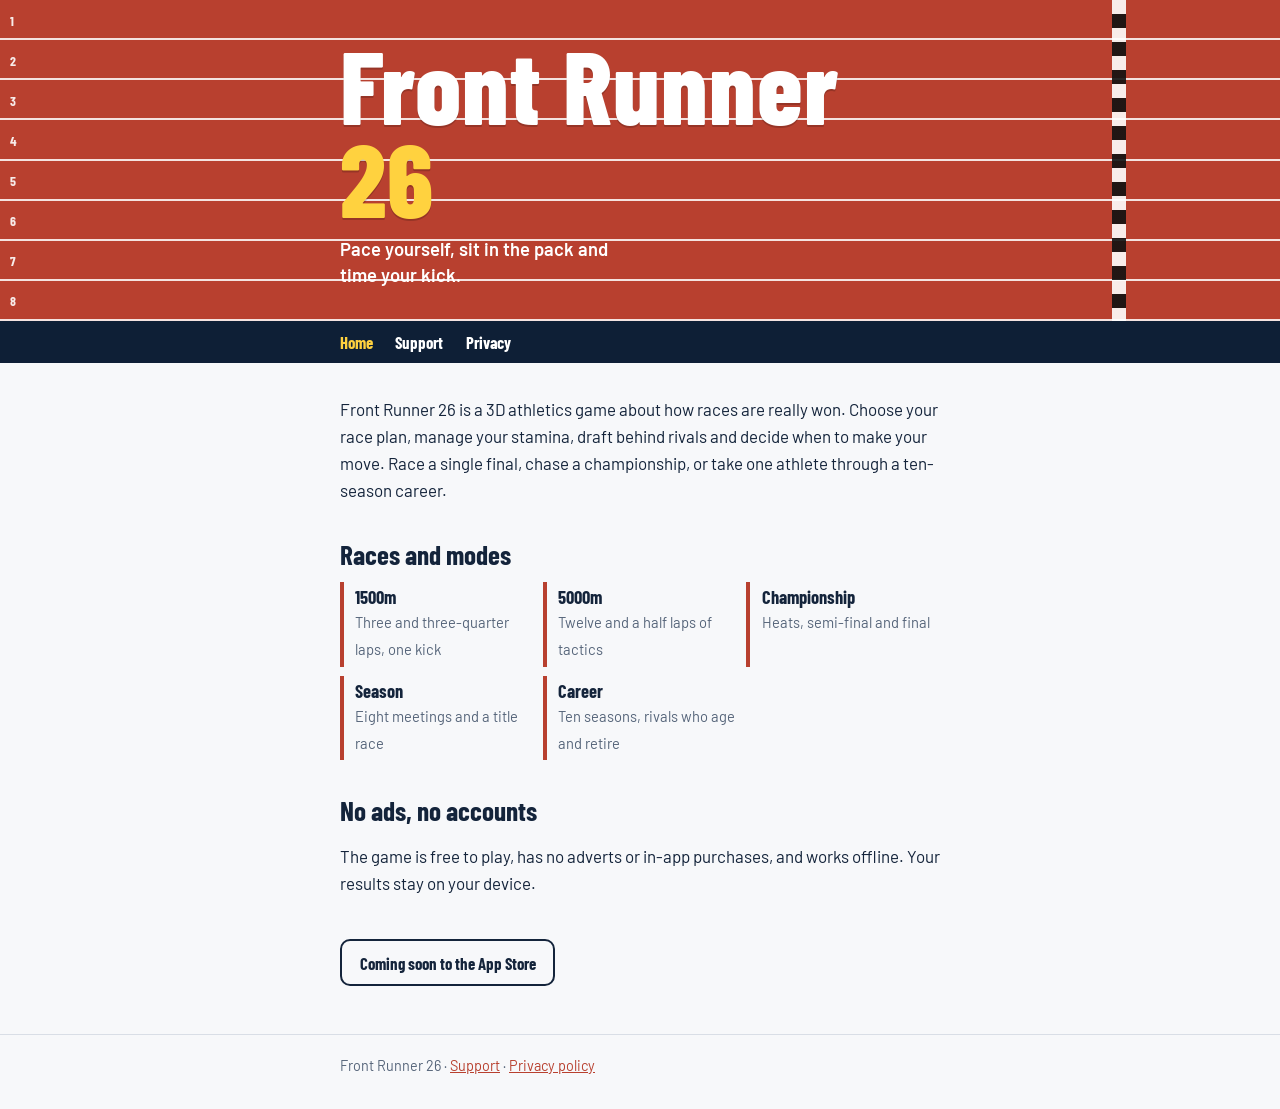
==== index.html @ e6a7a44d "Add files via upload" ====
<!doctype html>
<html lang="en-GB">
<head>
<meta charset="utf-8">
<meta name="viewport" content="width=device-width, initial-scale=1">
<title>Front Runner 26: track &amp; field race tactics</title>
<meta name="description" content="Front Runner 26 is a 3D athletics game about racing tactics: pace yourself, sit in the pack and time your kick.">
<link rel="preconnect" href="https://fonts.googleapis.com"><link rel="preconnect" href="https://fonts.gstatic.com" crossorigin>
<link href="https://fonts.googleapis.com/css2?family=Barlow:wght@400;600&family=Barlow+Condensed:wght@700;800&display=swap" rel="stylesheet">
<link rel="stylesheet" href="style.css">
</head>
<body>
<header class="track">
  <div class="lanes" aria-hidden="true"><span>1</span><span>2</span><span>3</span><span>4</span><span>5</span><span>6</span><span>7</span><span>8</span></div>
  <div class="wrap">
    <h1 class="title">Front Runner<span>26</span></h1>
    <p class="strap">Pace yourself, sit in the pack and time your kick.</p>
  </div>
</header>
<nav aria-label="Site"><div class="wrap"><a href="./" aria-current="page">Home</a><a href="support.html">Support</a><a href="privacy.html">Privacy</a></div></nav>
<main><div class="wrap">
  <p>Front Runner 26 is a 3D athletics game about how races are really won. Choose your race plan, manage your stamina, draft behind rivals and decide when to make your move. Race a single final, chase a championship, or take one athlete through a ten-season career.</p>
  <h2>Races and modes</h2>
  <ul class="events">
    <li><b>1500m</b><span>Three and three-quarter laps, one kick</span></li>
    <li><b>5000m</b><span>Twelve and a half laps of tactics</span></li>
    <li><b>Championship</b><span>Heats, semi-final and final</span></li>
    <li><b>Season</b><span>Eight meetings and a title race</span></li>
    <li><b>Career</b><span>Ten seasons, rivals who age and retire</span></li>
  </ul>
  <h2>No ads, no accounts</h2>
  <p>The game is free to play, has no adverts or in-app purchases, and works offline. Your results stay on your device.</p>
  <span class="soon">Coming soon to the App Store</span>
</div></main>
<footer><div class="wrap">Front Runner 26 · <a href="support.html">Support</a> · <a href="privacy.html">Privacy policy</a></div></footer>
</body>
</html>
---- style.css ----
/* Front Runner 26: shared styles for the website */
:root{
  --night:#0e1f36; --track:#b8402f; --lane:#f7f7f2; --line:#ffffff; --gold:#ffd23f; --ink:#14243b; --muted:#56657a; --paper:#f7f8fa; --rule:#d9dee6;
  color-scheme:light;
}
@media (prefers-color-scheme:dark){ :root{ --ink:#e8eef6; --muted:#a3b1c4; --paper:#0e1f36; --rule:#2a3d5a; color-scheme:dark; } }
*{box-sizing:border-box}
html{-webkit-text-size-adjust:100%}
body{margin:0;background:var(--paper);color:var(--ink);font:400 1.06rem/1.6 "Barlow",system-ui,-apple-system,"Segoe UI",Roboto,sans-serif}
a{color:var(--track)} @media (prefers-color-scheme:dark){ a{color:var(--gold)} }
a:focus-visible{outline:3px solid var(--gold);outline-offset:2px;border-radius:3px}
.wrap{max-width:40rem;margin:0 auto;padding:0 1.25rem}
h1,h2,h3{font-family:"Barlow Condensed","Arial Narrow",sans-serif;line-height:1.1;margin:0}
h2{font-size:1.7rem;font-weight:700;margin:2.2rem 0 .5rem}
h3{font-size:1.2rem;font-weight:700;margin:1.4rem 0 .3rem}
p,li{max-width:62ch}
/* the track: eight lanes with the title painted across them */
.track{position:relative;background:var(--track);color:var(--line);padding:2.4rem 0 2rem;overflow:hidden}
.track::before{content:"";position:absolute;inset:0;background:repeating-linear-gradient(180deg,transparent 0,transparent calc(12.5% - 2px),rgba(255,255,255,.85) calc(12.5% - 2px),rgba(255,255,255,.85) 12.5%);pointer-events:none}
.track::after{content:"";position:absolute;top:0;bottom:0;right:12%;width:14px;background:repeating-linear-gradient(180deg,#fff 0 14px,#111 14px 28px);opacity:.9}
.lanes{position:absolute;left:.6rem;top:0;bottom:0;display:flex;flex-direction:column;justify-content:space-around;font:700 .85rem "Barlow Condensed",sans-serif;opacity:.9}
.track .wrap{position:relative}
.title{font-size:clamp(3.2rem,15vw,6.4rem);font-weight:800;letter-spacing:.01em;line-height:.9;text-shadow:0 2px 0 rgba(0,0,0,.18)}
.title span{display:block;color:var(--gold)}
.strap{font:600 1.15rem/1.4 "Barlow",sans-serif;margin:.9rem 0 0;max-width:30ch}
nav{background:var(--night);}
nav .wrap{display:flex;gap:1.4rem;padding-top:.7rem;padding-bottom:.7rem}
nav a{color:#fff;text-decoration:none;font:700 1.05rem "Barlow Condensed",sans-serif}
nav a[aria-current]{color:var(--gold)}
main{padding:1rem 0 3rem}
.events{display:grid;grid-template-columns:repeat(auto-fit,minmax(9.5rem,1fr));gap:.6rem;padding:0;list-style:none;margin:.8rem 0 0}
.events li{border-left:4px solid var(--track);padding:.25rem 0 .25rem .7rem}
.events b{display:block;font:700 1.15rem "Barlow Condensed",sans-serif}
.events span{color:var(--muted);font-size:.92rem}
.soon{display:inline-block;margin-top:1.6rem;padding:.7rem 1.1rem;border:2px solid var(--ink);border-radius:10px;font:700 1.05rem "Barlow Condensed",sans-serif}
.meta{color:var(--muted);font-size:.92rem}
footer{border-top:1px solid var(--rule);padding:1.2rem 0 2rem;color:var(--muted);font-size:.9rem}
dl dt{font-weight:700;margin-top:1rem} dl dd{margin:.2rem 0 0}
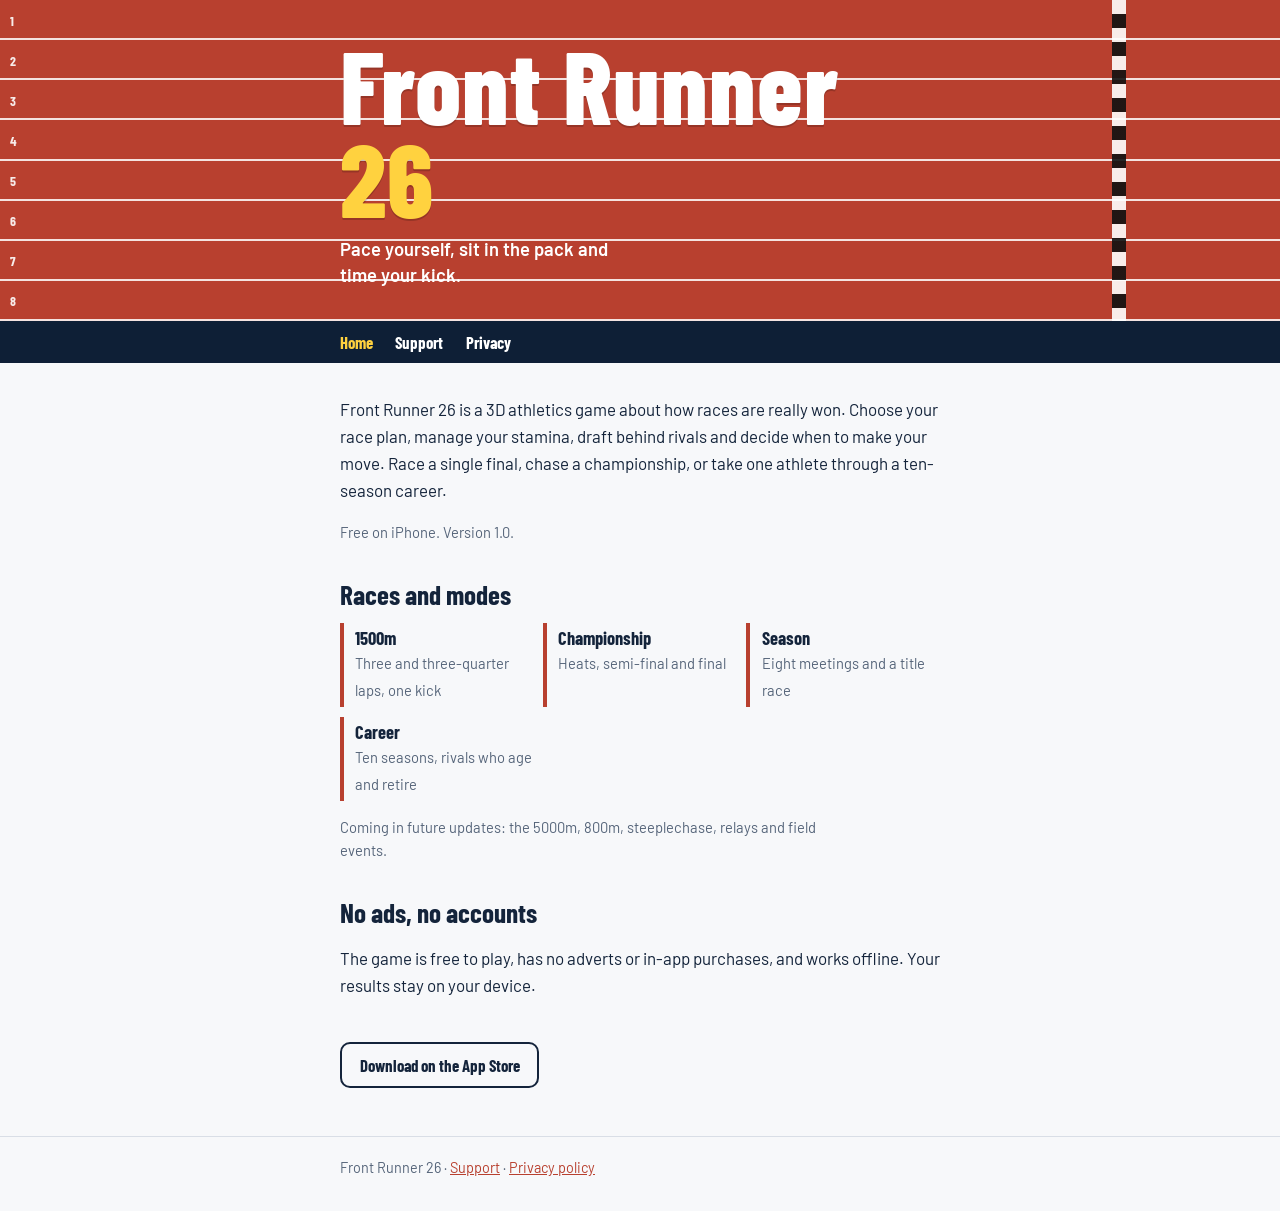
==== commit 290c8999: "Add files via upload" ====
--- a/index.html
+++ b/index.html
@@ -20,17 +20,18 @@
 <nav aria-label="Site"><div class="wrap"><a href="./" aria-current="page">Home</a><a href="support.html">Support</a><a href="privacy.html">Privacy</a></div></nav>
 <main><div class="wrap">
   <p>Front Runner 26 is a 3D athletics game about how races are really won. Choose your race plan, manage your stamina, draft behind rivals and decide when to make your move. Race a single final, chase a championship, or take one athlete through a ten-season career.</p>
+  <p class="meta">Free on iPhone. Version 1.0.</p>
   <h2>Races and modes</h2>
   <ul class="events">
     <li><b>1500m</b><span>Three and three-quarter laps, one kick</span></li>
-    <li><b>5000m</b><span>Twelve and a half laps of tactics</span></li>
     <li><b>Championship</b><span>Heats, semi-final and final</span></li>
     <li><b>Season</b><span>Eight meetings and a title race</span></li>
     <li><b>Career</b><span>Ten seasons, rivals who age and retire</span></li>
   </ul>
+  <p class="meta">Coming in future updates: the 5000m, 800m, steeplechase, relays and field events.</p>
   <h2>No ads, no accounts</h2>
   <p>The game is free to play, has no adverts or in-app purchases, and works offline. Your results stay on your device.</p>
-  <span class="soon">Coming soon to the App Store</span>
+  <a class="soon store" href="https://apps.apple.com/app/front-runner-26/id6827939434">Download on the App Store</a>
 </div></main>
 <footer><div class="wrap">Front Runner 26 · <a href="support.html">Support</a> · <a href="privacy.html">Privacy policy</a></div></footer>
 </body>
--- a/style.css
+++ b/style.css
@@ -36,3 +36,6 @@
 .meta{color:var(--muted);font-size:.92rem}
 footer{border-top:1px solid var(--rule);padding:1.2rem 0 2rem;color:var(--muted);font-size:.9rem}
 dl dt{font-weight:700;margin-top:1rem} dl dd{margin:.2rem 0 0}
+
+.store{text-decoration:none;color:var(--ink)}
+.store:hover,.store:focus-visible{background:var(--ink);color:var(--paper)}
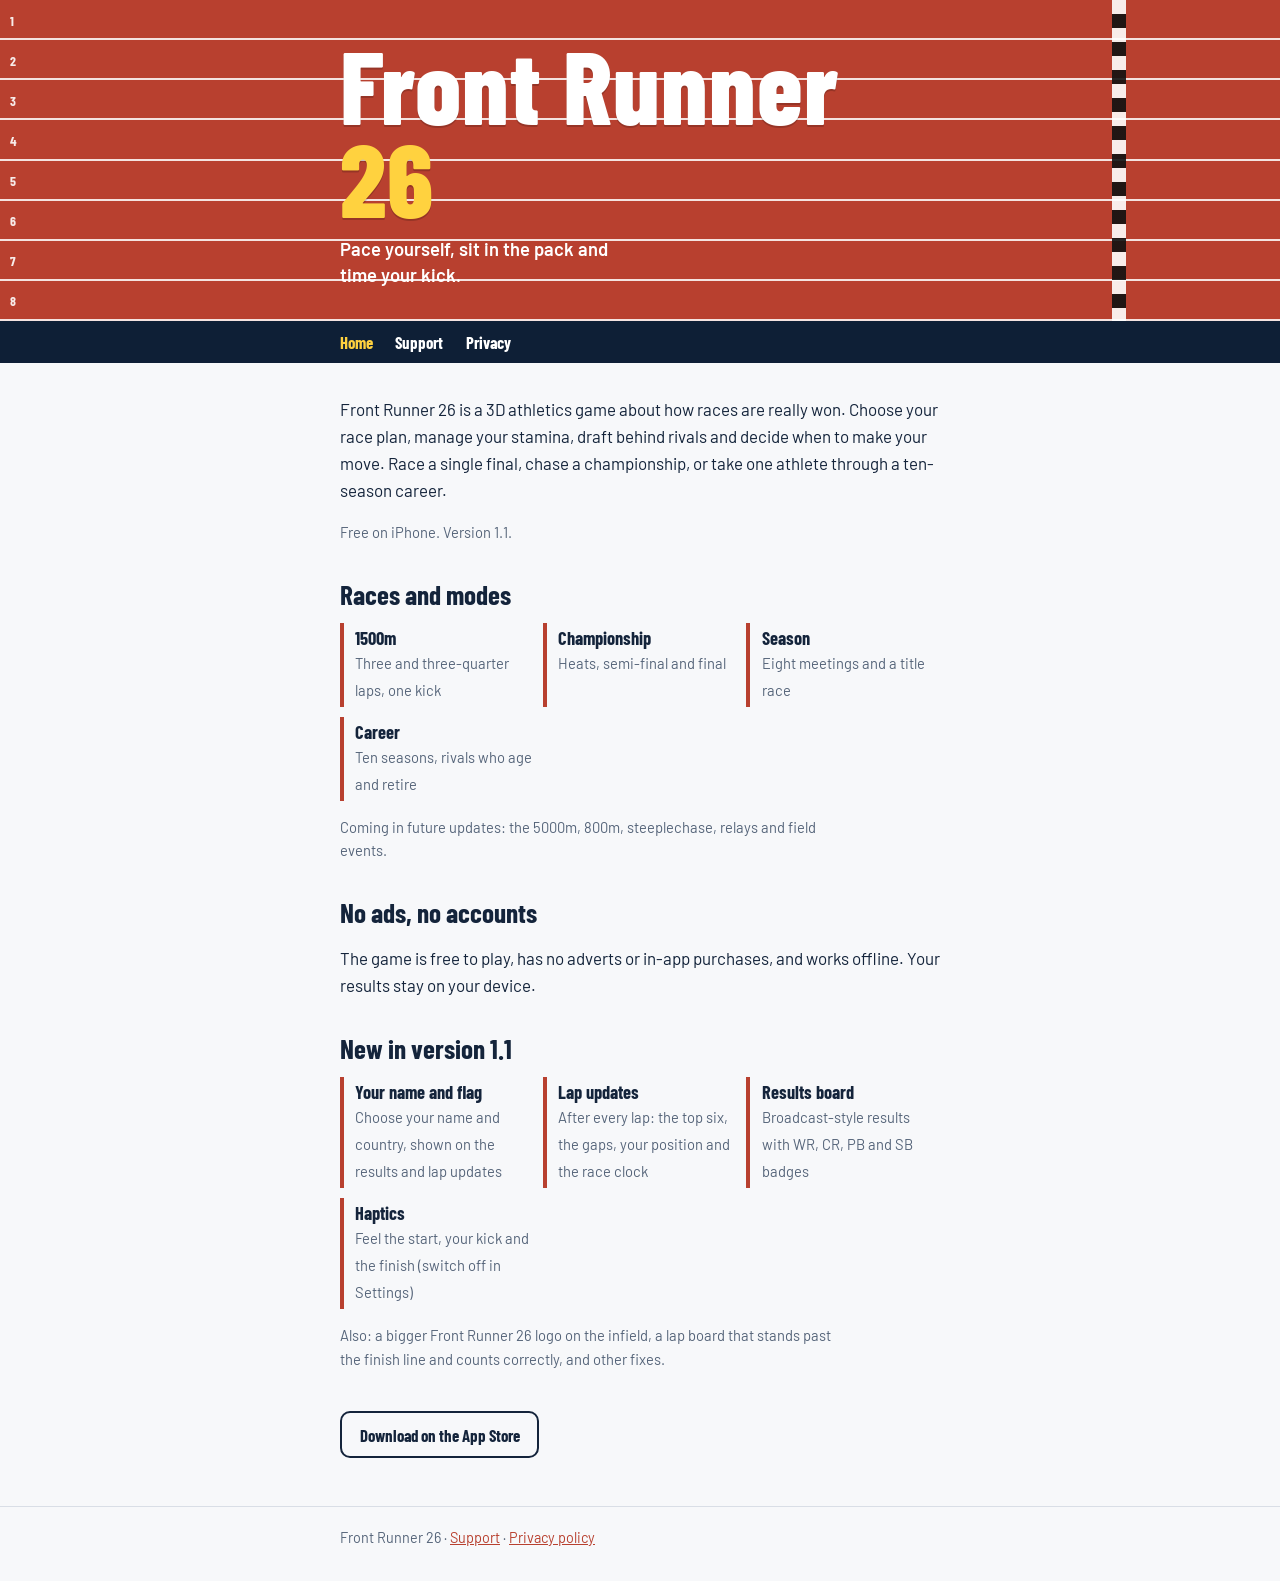
==== commit 3ca932c8: "Add files via upload" ====
--- a/index.html
+++ b/index.html
@@ -20,7 +20,7 @@
 <nav aria-label="Site"><div class="wrap"><a href="./" aria-current="page">Home</a><a href="support.html">Support</a><a href="privacy.html">Privacy</a></div></nav>
 <main><div class="wrap">
   <p>Front Runner 26 is a 3D athletics game about how races are really won. Choose your race plan, manage your stamina, draft behind rivals and decide when to make your move. Race a single final, chase a championship, or take one athlete through a ten-season career.</p>
-  <p class="meta">Free on iPhone. Version 1.0.</p>
+  <p class="meta">Free on iPhone. Version 1.1.</p>
   <h2>Races and modes</h2>
   <ul class="events">
     <li><b>1500m</b><span>Three and three-quarter laps, one kick</span></li>
@@ -31,6 +31,14 @@
   <p class="meta">Coming in future updates: the 5000m, 800m, steeplechase, relays and field events.</p>
   <h2>No ads, no accounts</h2>
   <p>The game is free to play, has no adverts or in-app purchases, and works offline. Your results stay on your device.</p>
+  <h2>New in version 1.1</h2>
+  <ul class="events">
+    <li><b>Your name and flag</b><span>Choose your name and country, shown on the results and lap updates</span></li>
+    <li><b>Lap updates</b><span>After every lap: the top six, the gaps, your position and the race clock</span></li>
+    <li><b>Results board</b><span>Broadcast-style results with WR, CR, PB and SB badges</span></li>
+    <li><b>Haptics</b><span>Feel the start, your kick and the finish (switch off in Settings)</span></li>
+  </ul>
+  <p class="meta">Also: a bigger Front Runner 26 logo on the infield, a lap board that stands past the finish line and counts correctly, and other fixes.</p>
   <a class="soon store" href="https://apps.apple.com/app/front-runner-26/id6827939434">Download on the App Store</a>
 </div></main>
 <footer><div class="wrap">Front Runner 26 · <a href="support.html">Support</a> · <a href="privacy.html">Privacy policy</a></div></footer>
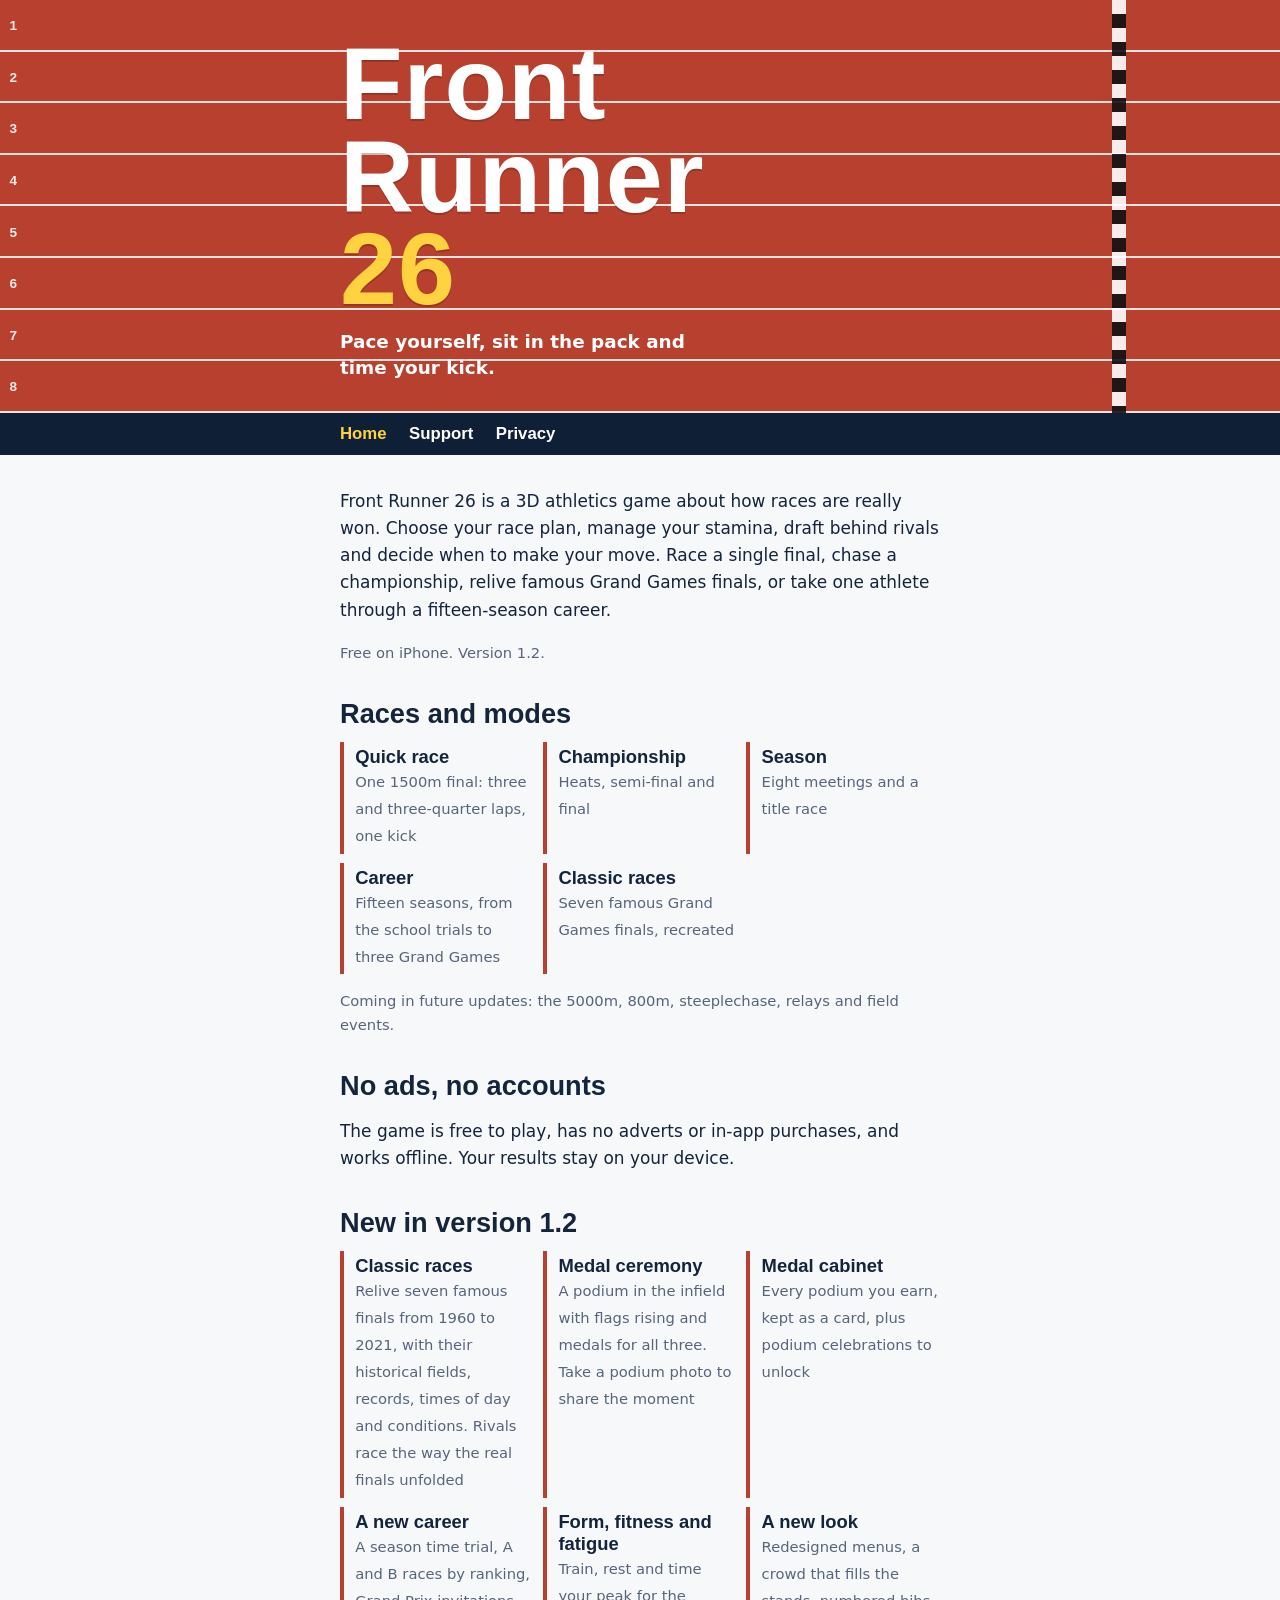
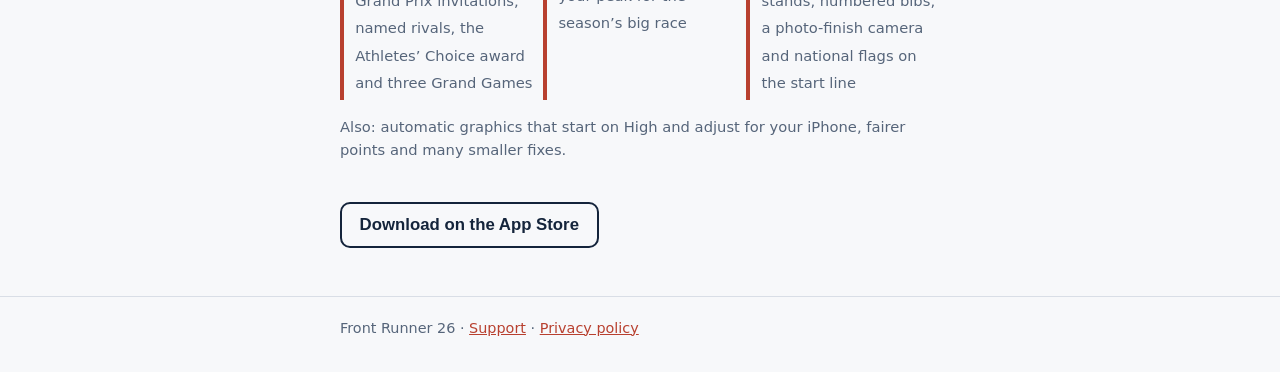
==== commit ee9dc679: "Add files via upload" ====
--- a/index.html
+++ b/index.html
@@ -4,9 +4,7 @@
 <meta charset="utf-8">
 <meta name="viewport" content="width=device-width, initial-scale=1">
 <title>Front Runner 26: track &amp; field race tactics</title>
-<meta name="description" content="Front Runner 26 is a 3D athletics game about racing tactics: pace yourself, sit in the pack and time your kick.">
-<link rel="preconnect" href="https://fonts.googleapis.com"><link rel="preconnect" href="https://fonts.gstatic.com" crossorigin>
-<link href="https://fonts.googleapis.com/css2?family=Barlow:wght@400;600&family=Barlow+Condensed:wght@700;800&display=swap" rel="stylesheet">
+<meta name="description" content="Front Runner 26 is a 3D athletics game about racing tactics: pace yourself, sit in the pack and time your kick. Relive famous Grand Games finals and build a fifteen-season career.">
 <link rel="stylesheet" href="style.css">
 </head>
 <body>
@@ -19,26 +17,29 @@
 </header>
 <nav aria-label="Site"><div class="wrap"><a href="./" aria-current="page">Home</a><a href="support.html">Support</a><a href="privacy.html">Privacy</a></div></nav>
 <main><div class="wrap">
-  <p>Front Runner 26 is a 3D athletics game about how races are really won. Choose your race plan, manage your stamina, draft behind rivals and decide when to make your move. Race a single final, chase a championship, or take one athlete through a ten-season career.</p>
-  <p class="meta">Free on iPhone. Version 1.1.</p>
+  <p>Front Runner 26 is a 3D athletics game about how races are really won. Choose your race plan, manage your stamina, draft behind rivals and decide when to make your move. Race a single final, chase a championship, relive famous Grand Games finals, or take one athlete through a fifteen-season career.</p>
+  <p class="meta">Free on iPhone. Version 1.2.</p>
   <h2>Races and modes</h2>
   <ul class="events">
-    <li><b>1500m</b><span>Three and three-quarter laps, one kick</span></li>
+    <li><b>Quick race</b><span>One 1500m final: three and three-quarter laps, one kick</span></li>
     <li><b>Championship</b><span>Heats, semi-final and final</span></li>
     <li><b>Season</b><span>Eight meetings and a title race</span></li>
-    <li><b>Career</b><span>Ten seasons, rivals who age and retire</span></li>
+    <li><b>Career</b><span>Fifteen seasons, from the school trials to three Grand Games</span></li>
+    <li><b>Classic races</b><span>Seven famous Grand Games finals, recreated</span></li>
   </ul>
   <p class="meta">Coming in future updates: the 5000m, 800m, steeplechase, relays and field events.</p>
   <h2>No ads, no accounts</h2>
   <p>The game is free to play, has no adverts or in-app purchases, and works offline. Your results stay on your device.</p>
-  <h2>New in version 1.1</h2>
+  <h2>New in version 1.2</h2>
   <ul class="events">
-    <li><b>Your name and flag</b><span>Choose your name and country, shown on the results and lap updates</span></li>
-    <li><b>Lap updates</b><span>After every lap: the top six, the gaps, your position and the race clock</span></li>
-    <li><b>Results board</b><span>Broadcast-style results with WR, CR, PB and SB badges</span></li>
-    <li><b>Haptics</b><span>Feel the start, your kick and the finish (switch off in Settings)</span></li>
+    <li><b>Classic races</b><span>Relive seven famous finals from 1960 to 2021, with their historical fields, records, times of day and conditions. Rivals race the way the real finals unfolded</span></li>
+    <li><b>Medal ceremony</b><span>A podium in the infield with flags rising and medals for all three. Take a podium photo to share the moment</span></li>
+    <li><b>Medal cabinet</b><span>Every podium you earn, kept as a card, plus podium celebrations to unlock</span></li>
+    <li><b>A new career</b><span>A season time trial, A and B races by ranking, Grand Prix invitations, named rivals, the Athletes&rsquo; Choice award and three Grand Games</span></li>
+    <li><b>Form, fitness and fatigue</b><span>Train, rest and time your peak for the season&rsquo;s big race</span></li>
+    <li><b>A new look</b><span>Redesigned menus, a crowd that fills the stands, numbered bibs, a photo-finish camera and national flags on the start line</span></li>
   </ul>
-  <p class="meta">Also: a bigger Front Runner 26 logo on the infield, a lap board that stands past the finish line and counts correctly, and other fixes.</p>
+  <p class="meta">Also: automatic graphics that start on High and adjust for your iPhone, fairer points and many smaller fixes.</p>
   <a class="soon store" href="https://apps.apple.com/app/front-runner-26/id6827939434">Download on the App Store</a>
 </div></main>
 <footer><div class="wrap">Front Runner 26 · <a href="support.html">Support</a> · <a href="privacy.html">Privacy policy</a></div></footer>
--- a/style.css
+++ b/style.css
@@ -1,3 +1,4 @@
+/* Front Runner 26 website - built-in fonts only (no web fonts), so visiting the site sends nothing to third parties */
 /* Front Runner 26: shared styles for the website */
 :root{
   --night:#0e1f36; --track:#b8402f; --lane:#f7f7f2; --line:#ffffff; --gold:#ffd23f; --ink:#14243b; --muted:#56657a; --paper:#f7f8fa; --rule:#d9dee6;
@@ -6,11 +7,11 @@
 @media (prefers-color-scheme:dark){ :root{ --ink:#e8eef6; --muted:#a3b1c4; --paper:#0e1f36; --rule:#2a3d5a; color-scheme:dark; } }
 *{box-sizing:border-box}
 html{-webkit-text-size-adjust:100%}
-body{margin:0;background:var(--paper);color:var(--ink);font:400 1.06rem/1.6 "Barlow",system-ui,-apple-system,"Segoe UI",Roboto,sans-serif}
+body{margin:0;background:var(--paper);color:var(--ink);font:400 1.06rem/1.6 "Avenir Next",system-ui,-apple-system,"Segoe UI",Roboto,sans-serif}
 a{color:var(--track)} @media (prefers-color-scheme:dark){ a{color:var(--gold)} }
 a:focus-visible{outline:3px solid var(--gold);outline-offset:2px;border-radius:3px}
 .wrap{max-width:40rem;margin:0 auto;padding:0 1.25rem}
-h1,h2,h3{font-family:"Barlow Condensed","Arial Narrow",sans-serif;line-height:1.1;margin:0}
+h1,h2,h3{font-family:"Avenir Next Condensed","Barlow Condensed","Roboto Condensed","Arial Narrow",sans-serif;line-height:1.1;margin:0}
 h2{font-size:1.7rem;font-weight:700;margin:2.2rem 0 .5rem}
 h3{font-size:1.2rem;font-weight:700;margin:1.4rem 0 .3rem}
 p,li{max-width:62ch}
@@ -18,24 +19,27 @@
 .track{position:relative;background:var(--track);color:var(--line);padding:2.4rem 0 2rem;overflow:hidden}
 .track::before{content:"";position:absolute;inset:0;background:repeating-linear-gradient(180deg,transparent 0,transparent calc(12.5% - 2px),rgba(255,255,255,.85) calc(12.5% - 2px),rgba(255,255,255,.85) 12.5%);pointer-events:none}
 .track::after{content:"";position:absolute;top:0;bottom:0;right:12%;width:14px;background:repeating-linear-gradient(180deg,#fff 0 14px,#111 14px 28px);opacity:.9}
-.lanes{position:absolute;left:.6rem;top:0;bottom:0;display:flex;flex-direction:column;justify-content:space-around;font:700 .85rem "Barlow Condensed",sans-serif;opacity:.9}
+.lanes{position:absolute;left:.6rem;top:0;bottom:0;display:flex;flex-direction:column;justify-content:space-around;font:700 .85rem "Avenir Next Condensed","Barlow Condensed","Roboto Condensed","Arial Narrow",sans-serif;opacity:.9}
 .track .wrap{position:relative}
 .title{font-size:clamp(3.2rem,15vw,6.4rem);font-weight:800;letter-spacing:.01em;line-height:.9;text-shadow:0 2px 0 rgba(0,0,0,.18)}
 .title span{display:block;color:var(--gold)}
-.strap{font:600 1.15rem/1.4 "Barlow",sans-serif;margin:.9rem 0 0;max-width:30ch}
+.strap{font:600 1.15rem/1.4 "Avenir Next",system-ui,-apple-system,"Segoe UI",Roboto,sans-serif;margin:.9rem 0 0;max-width:30ch}
 nav{background:var(--night);}
 nav .wrap{display:flex;gap:1.4rem;padding-top:.7rem;padding-bottom:.7rem}
-nav a{color:#fff;text-decoration:none;font:700 1.05rem "Barlow Condensed",sans-serif}
+nav a{color:#fff;text-decoration:none;font:700 1.05rem "Avenir Next Condensed","Barlow Condensed","Roboto Condensed","Arial Narrow",sans-serif}
 nav a[aria-current]{color:var(--gold)}
 main{padding:1rem 0 3rem}
 .events{display:grid;grid-template-columns:repeat(auto-fit,minmax(9.5rem,1fr));gap:.6rem;padding:0;list-style:none;margin:.8rem 0 0}
 .events li{border-left:4px solid var(--track);padding:.25rem 0 .25rem .7rem}
-.events b{display:block;font:700 1.15rem "Barlow Condensed",sans-serif}
+.events b{display:block;font:700 1.15rem "Avenir Next Condensed","Barlow Condensed","Roboto Condensed","Arial Narrow",sans-serif}
 .events span{color:var(--muted);font-size:.92rem}
-.soon{display:inline-block;margin-top:1.6rem;padding:.7rem 1.1rem;border:2px solid var(--ink);border-radius:10px;font:700 1.05rem "Barlow Condensed",sans-serif}
+.soon{display:inline-block;margin-top:1.6rem;padding:.7rem 1.1rem;border:2px solid var(--ink);border-radius:10px;font:700 1.05rem "Avenir Next Condensed","Barlow Condensed","Roboto Condensed","Arial Narrow",sans-serif}
 .meta{color:var(--muted);font-size:.92rem}
 footer{border-top:1px solid var(--rule);padding:1.2rem 0 2rem;color:var(--muted);font-size:.9rem}
 dl dt{font-weight:700;margin-top:1rem} dl dd{margin:.2rem 0 0}
 
 .store{text-decoration:none;color:var(--ink)}
 .store:hover,.store:focus-visible{background:var(--ink);color:var(--paper)}
+
+/* keep the header text clear of the chequered finish line on the right */
+.track .wrap{padding-right:3.4rem}
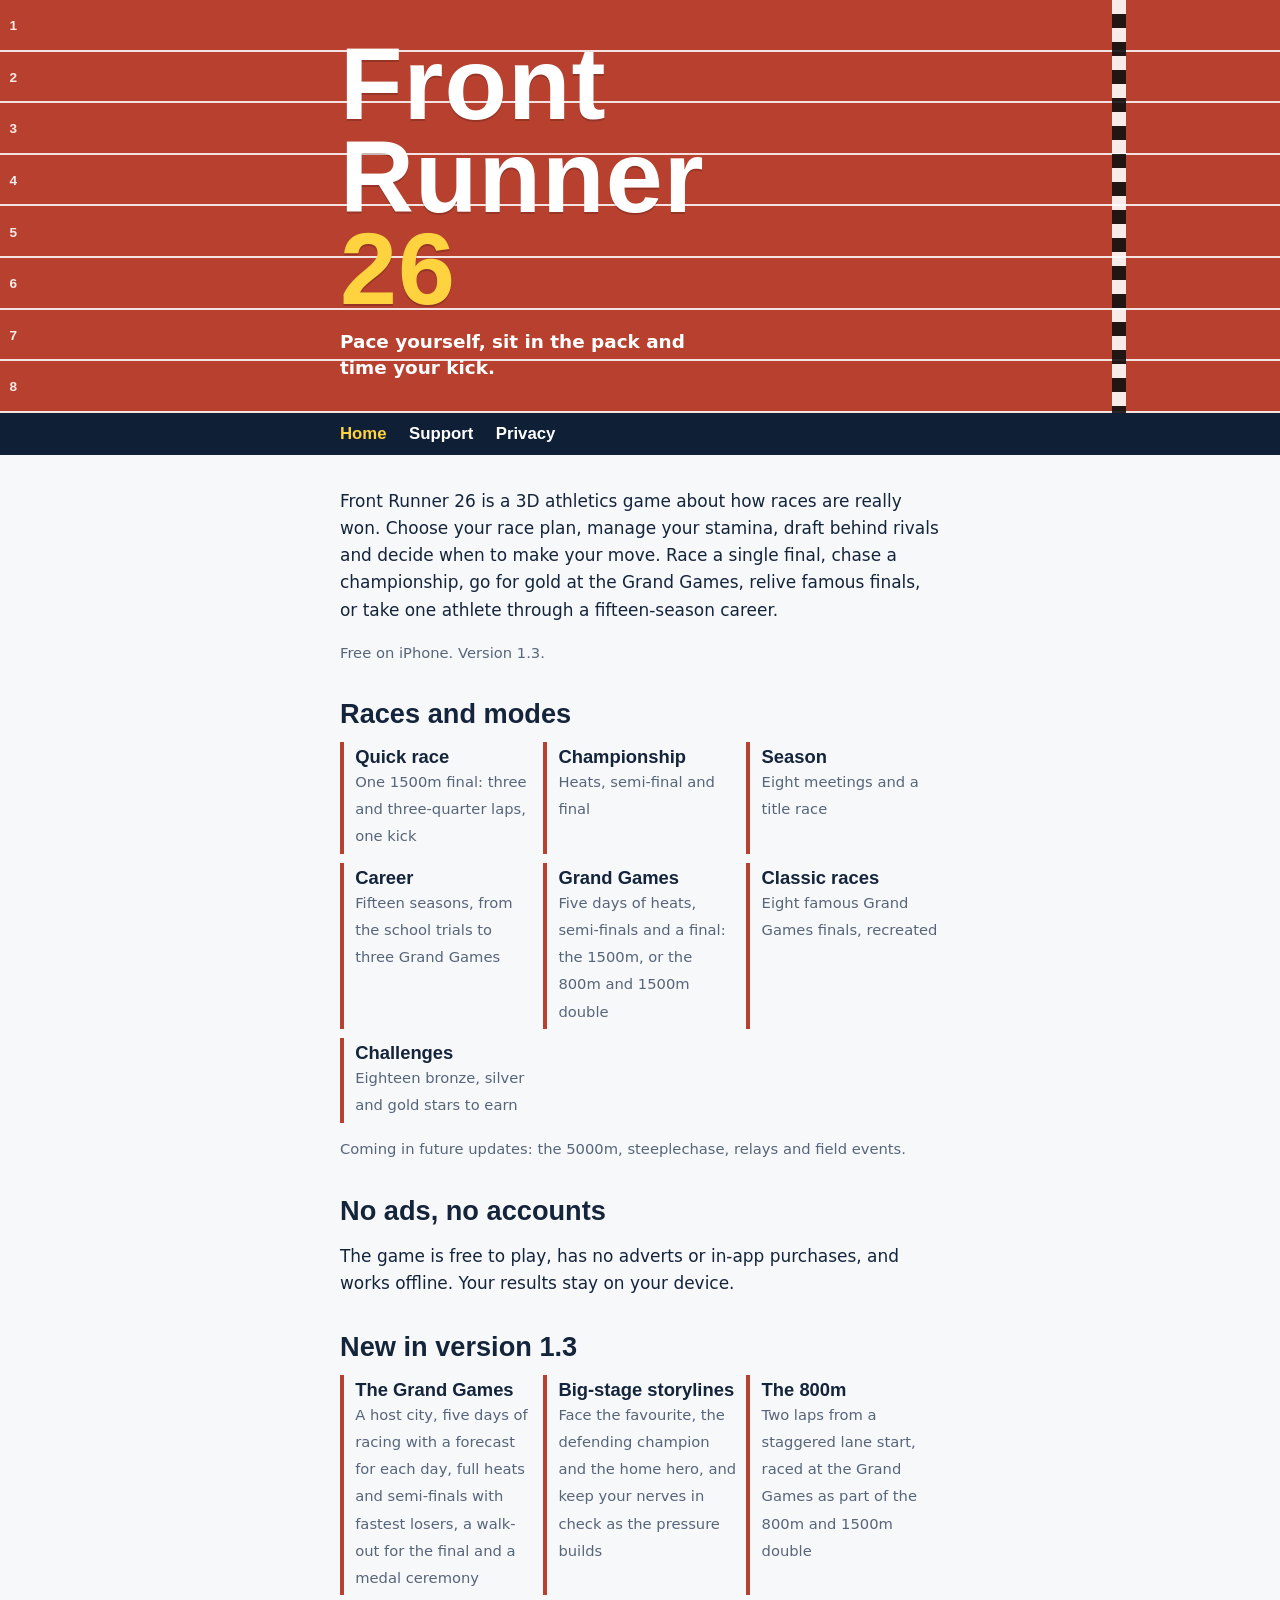
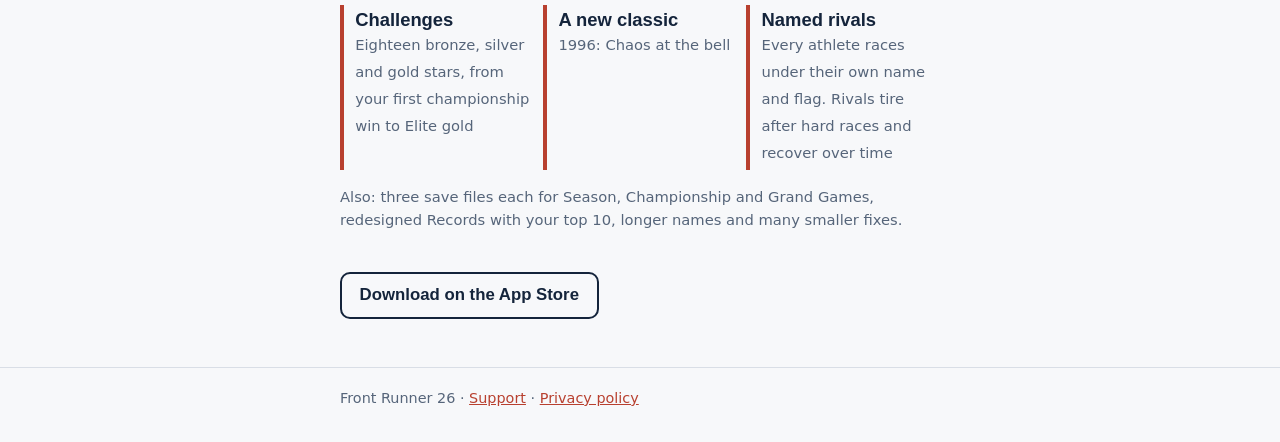
==== commit 4673dc8f: "Add files via upload" ====
--- a/index.html
+++ b/index.html
@@ -4,7 +4,7 @@
 <meta charset="utf-8">
 <meta name="viewport" content="width=device-width, initial-scale=1">
 <title>Front Runner 26: track &amp; field race tactics</title>
-<meta name="description" content="Front Runner 26 is a 3D athletics game about racing tactics: pace yourself, sit in the pack and time your kick. Relive famous Grand Games finals and build a fifteen-season career.">
+<meta name="description" content="Front Runner 26 is a 3D athletics game about racing tactics: pace yourself, sit in the pack and time your kick. Race the Grand Games over 800m and 1500m, relive famous finals and build a fifteen-season career.">
 <link rel="stylesheet" href="style.css">
 </head>
 <body>
@@ -17,29 +17,31 @@
 </header>
 <nav aria-label="Site"><div class="wrap"><a href="./" aria-current="page">Home</a><a href="support.html">Support</a><a href="privacy.html">Privacy</a></div></nav>
 <main><div class="wrap">
-  <p>Front Runner 26 is a 3D athletics game about how races are really won. Choose your race plan, manage your stamina, draft behind rivals and decide when to make your move. Race a single final, chase a championship, relive famous Grand Games finals, or take one athlete through a fifteen-season career.</p>
-  <p class="meta">Free on iPhone. Version 1.2.</p>
+  <p>Front Runner 26 is a 3D athletics game about how races are really won. Choose your race plan, manage your stamina, draft behind rivals and decide when to make your move. Race a single final, chase a championship, go for gold at the Grand Games, relive famous finals, or take one athlete through a fifteen-season career.</p>
+  <p class="meta">Free on iPhone. Version 1.3.</p>
   <h2>Races and modes</h2>
   <ul class="events">
     <li><b>Quick race</b><span>One 1500m final: three and three-quarter laps, one kick</span></li>
     <li><b>Championship</b><span>Heats, semi-final and final</span></li>
     <li><b>Season</b><span>Eight meetings and a title race</span></li>
     <li><b>Career</b><span>Fifteen seasons, from the school trials to three Grand Games</span></li>
-    <li><b>Classic races</b><span>Seven famous Grand Games finals, recreated</span></li>
+    <li><b>Grand Games</b><span>Five days of heats, semi-finals and a final: the 1500m, or the 800m and 1500m double</span></li>
+    <li><b>Classic races</b><span>Eight famous Grand Games finals, recreated</span></li>
+    <li><b>Challenges</b><span>Eighteen bronze, silver and gold stars to earn</span></li>
   </ul>
-  <p class="meta">Coming in future updates: the 5000m, 800m, steeplechase, relays and field events.</p>
+  <p class="meta">Coming in future updates: the 5000m, steeplechase, relays and field events.</p>
   <h2>No ads, no accounts</h2>
   <p>The game is free to play, has no adverts or in-app purchases, and works offline. Your results stay on your device.</p>
-  <h2>New in version 1.2</h2>
+  <h2>New in version 1.3</h2>
   <ul class="events">
-    <li><b>Classic races</b><span>Relive seven famous finals from 1960 to 2021, with their historical fields, records, times of day and conditions. Rivals race the way the real finals unfolded</span></li>
-    <li><b>Medal ceremony</b><span>A podium in the infield with flags rising and medals for all three. Take a podium photo to share the moment</span></li>
-    <li><b>Medal cabinet</b><span>Every podium you earn, kept as a card, plus podium celebrations to unlock</span></li>
-    <li><b>A new career</b><span>A season time trial, A and B races by ranking, Grand Prix invitations, named rivals, the Athletes&rsquo; Choice award and three Grand Games</span></li>
-    <li><b>Form, fitness and fatigue</b><span>Train, rest and time your peak for the season&rsquo;s big race</span></li>
-    <li><b>A new look</b><span>Redesigned menus, a crowd that fills the stands, numbered bibs, a photo-finish camera and national flags on the start line</span></li>
+    <li><b>The Grand Games</b><span>A host city, five days of racing with a forecast for each day, full heats and semi-finals with fastest losers, a walk-out for the final and a medal ceremony</span></li>
+    <li><b>Big-stage storylines</b><span>Face the favourite, the defending champion and the home hero, and keep your nerves in check as the pressure builds</span></li>
+    <li><b>The 800m</b><span>Two laps from a staggered lane start, raced at the Grand Games as part of the 800m and 1500m double</span></li>
+    <li><b>Challenges</b><span>Eighteen bronze, silver and gold stars, from your first championship win to Elite gold</span></li>
+    <li><b>A new classic</b><span>1996: Chaos at the bell</span></li>
+    <li><b>Named rivals</b><span>Every athlete races under their own name and flag. Rivals tire after hard races and recover over time</span></li>
   </ul>
-  <p class="meta">Also: automatic graphics that start on High and adjust for your iPhone, fairer points and many smaller fixes.</p>
+  <p class="meta">Also: three save files each for Season, Championship and Grand Games, redesigned Records with your top 10, longer names and many smaller fixes.</p>
   <a class="soon store" href="https://apps.apple.com/app/front-runner-26/id6827939434">Download on the App Store</a>
 </div></main>
 <footer><div class="wrap">Front Runner 26 · <a href="support.html">Support</a> · <a href="privacy.html">Privacy policy</a></div></footer>
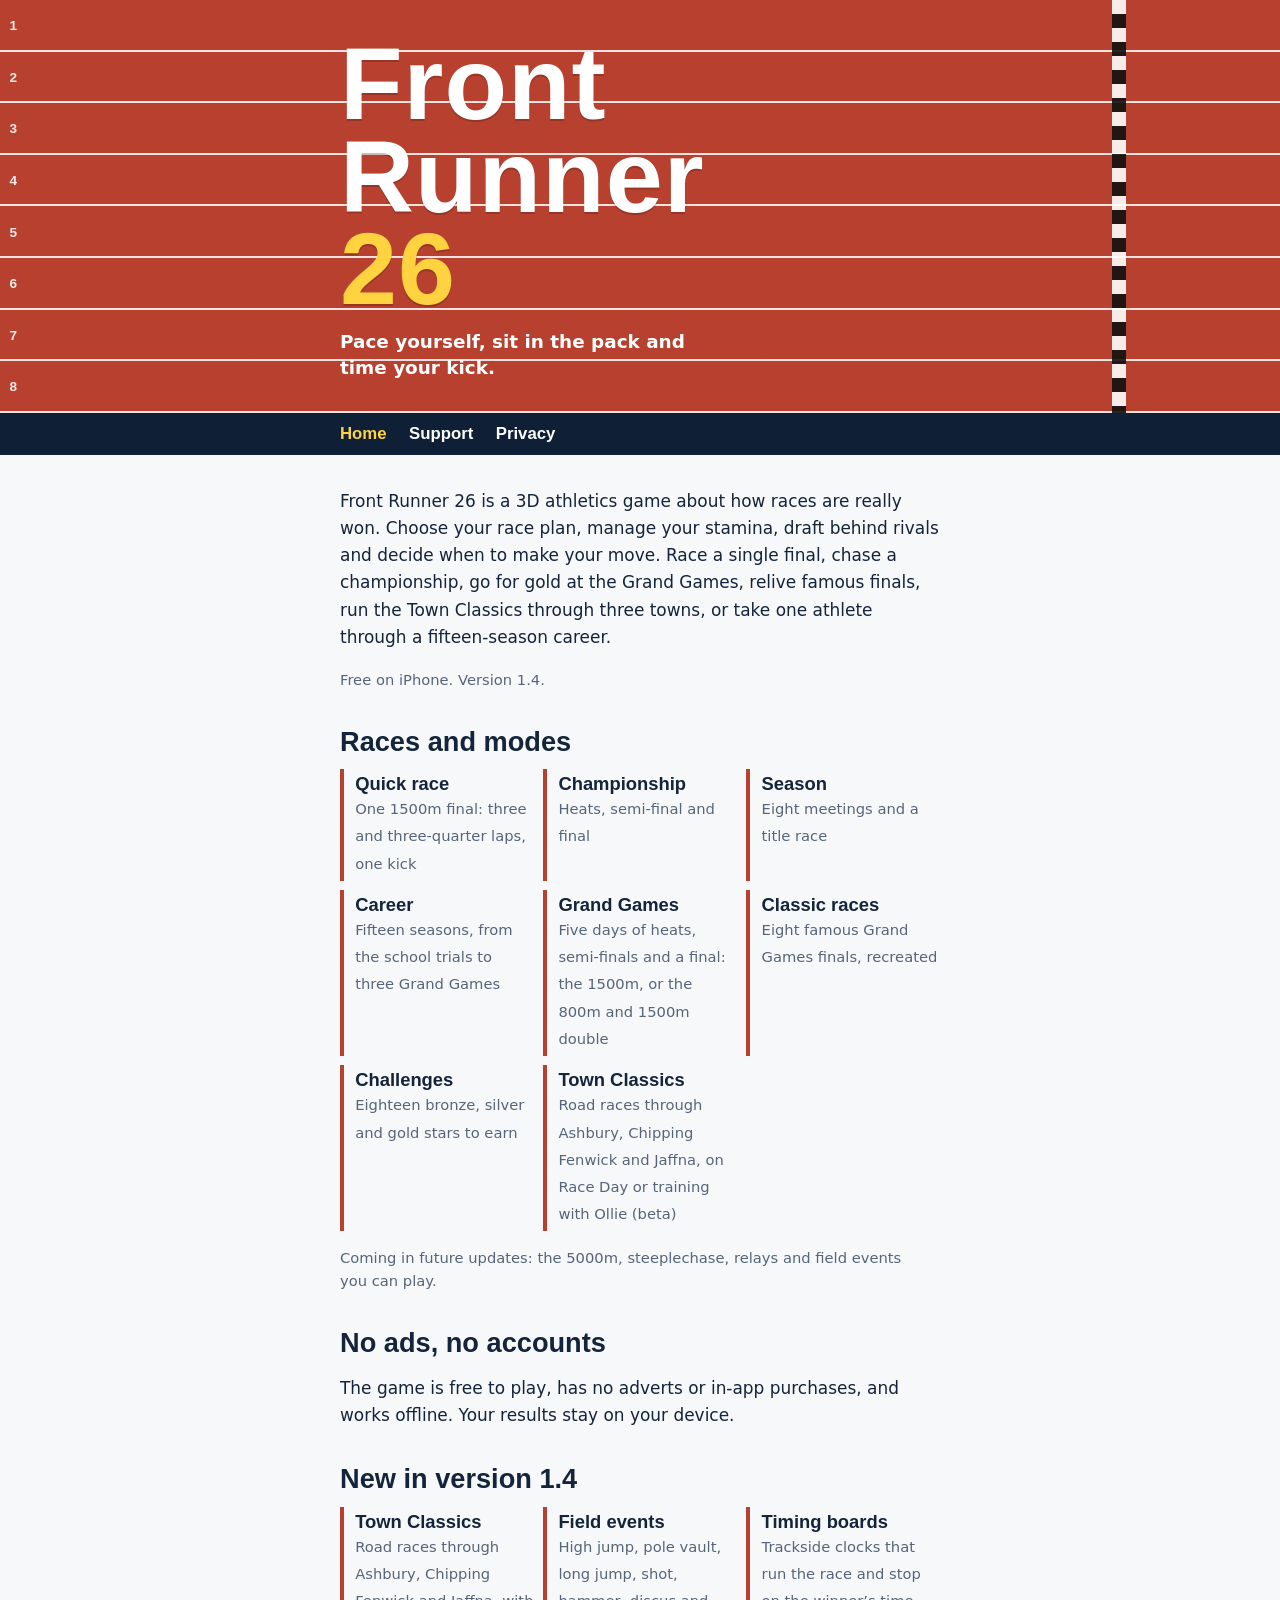
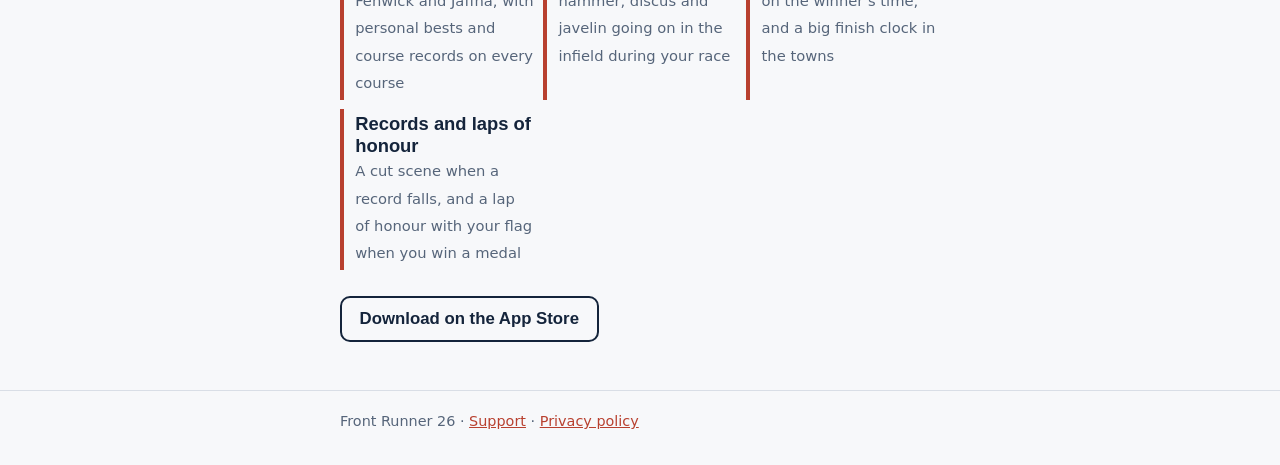
==== commit f025d719: "Add files via upload" ====
--- a/index.html
+++ b/index.html
@@ -4,7 +4,7 @@
 <meta charset="utf-8">
 <meta name="viewport" content="width=device-width, initial-scale=1">
 <title>Front Runner 26: track &amp; field race tactics</title>
-<meta name="description" content="Front Runner 26 is a 3D athletics game about racing tactics: pace yourself, sit in the pack and time your kick. Race the Grand Games over 800m and 1500m, relive famous finals and build a fifteen-season career.">
+<meta name="description" content="Front Runner 26 is a 3D athletics game about racing tactics: pace yourself, sit in the pack and time your kick. Race the Grand Games over 800m and 1500m and the Town Classics, and build a fifteen-season career.">
 <link rel="stylesheet" href="style.css">
 </head>
 <body>
@@ -17,8 +17,8 @@
 </header>
 <nav aria-label="Site"><div class="wrap"><a href="./" aria-current="page">Home</a><a href="support.html">Support</a><a href="privacy.html">Privacy</a></div></nav>
 <main><div class="wrap">
-  <p>Front Runner 26 is a 3D athletics game about how races are really won. Choose your race plan, manage your stamina, draft behind rivals and decide when to make your move. Race a single final, chase a championship, go for gold at the Grand Games, relive famous finals, or take one athlete through a fifteen-season career.</p>
-  <p class="meta">Free on iPhone. Version 1.3.</p>
+  <p>Front Runner 26 is a 3D athletics game about how races are really won. Choose your race plan, manage your stamina, draft behind rivals and decide when to make your move. Race a single final, chase a championship, go for gold at the Grand Games, relive famous finals, run the Town Classics through three towns, or take one athlete through a fifteen-season career.</p>
+  <p class="meta">Free on iPhone. Version 1.4.</p>
   <h2>Races and modes</h2>
   <ul class="events">
     <li><b>Quick race</b><span>One 1500m final: three and three-quarter laps, one kick</span></li>
@@ -28,20 +28,18 @@
     <li><b>Grand Games</b><span>Five days of heats, semi-finals and a final: the 1500m, or the 800m and 1500m double</span></li>
     <li><b>Classic races</b><span>Eight famous Grand Games finals, recreated</span></li>
     <li><b>Challenges</b><span>Eighteen bronze, silver and gold stars to earn</span></li>
+    <li><b>Town Classics</b><span>Road races through Ashbury, Chipping Fenwick and Jaffna, on Race Day or training with Ollie (beta)</span></li>
   </ul>
-  <p class="meta">Coming in future updates: the 5000m, steeplechase, relays and field events.</p>
+  <p class="meta">Coming in future updates: the 5000m, steeplechase, relays and field events you can play.</p>
   <h2>No ads, no accounts</h2>
   <p>The game is free to play, has no adverts or in-app purchases, and works offline. Your results stay on your device.</p>
-  <h2>New in version 1.3</h2>
+  <h2>New in version 1.4</h2>
   <ul class="events">
-    <li><b>The Grand Games</b><span>A host city, five days of racing with a forecast for each day, full heats and semi-finals with fastest losers, a walk-out for the final and a medal ceremony</span></li>
-    <li><b>Big-stage storylines</b><span>Face the favourite, the defending champion and the home hero, and keep your nerves in check as the pressure builds</span></li>
-    <li><b>The 800m</b><span>Two laps from a staggered lane start, raced at the Grand Games as part of the 800m and 1500m double</span></li>
-    <li><b>Challenges</b><span>Eighteen bronze, silver and gold stars, from your first championship win to Elite gold</span></li>
-    <li><b>A new classic</b><span>1996: Chaos at the bell</span></li>
-    <li><b>Named rivals</b><span>Every athlete races under their own name and flag. Rivals tire after hard races and recover over time</span></li>
+    <li><b>Town Classics</b><span>Road races through Ashbury, Chipping Fenwick and Jaffna, with personal bests and course records on every course</span></li>
+    <li><b>Field events</b><span>High jump, pole vault, long jump, shot, hammer, discus and javelin going on in the infield during your race</span></li>
+    <li><b>Timing boards</b><span>Trackside clocks that run the race and stop on the winner&rsquo;s time, and a big finish clock in the towns</span></li>
+    <li><b>Records and laps of honour</b><span>A cut scene when a record falls, and a lap of honour with your flag when you win a medal</span></li>
   </ul>
-  <p class="meta">Also: three save files each for Season, Championship and Grand Games, redesigned Records with your top 10, longer names and many smaller fixes.</p>
   <a class="soon store" href="https://apps.apple.com/app/front-runner-26/id6827939434">Download on the App Store</a>
 </div></main>
 <footer><div class="wrap">Front Runner 26 · <a href="support.html">Support</a> · <a href="privacy.html">Privacy policy</a></div></footer>
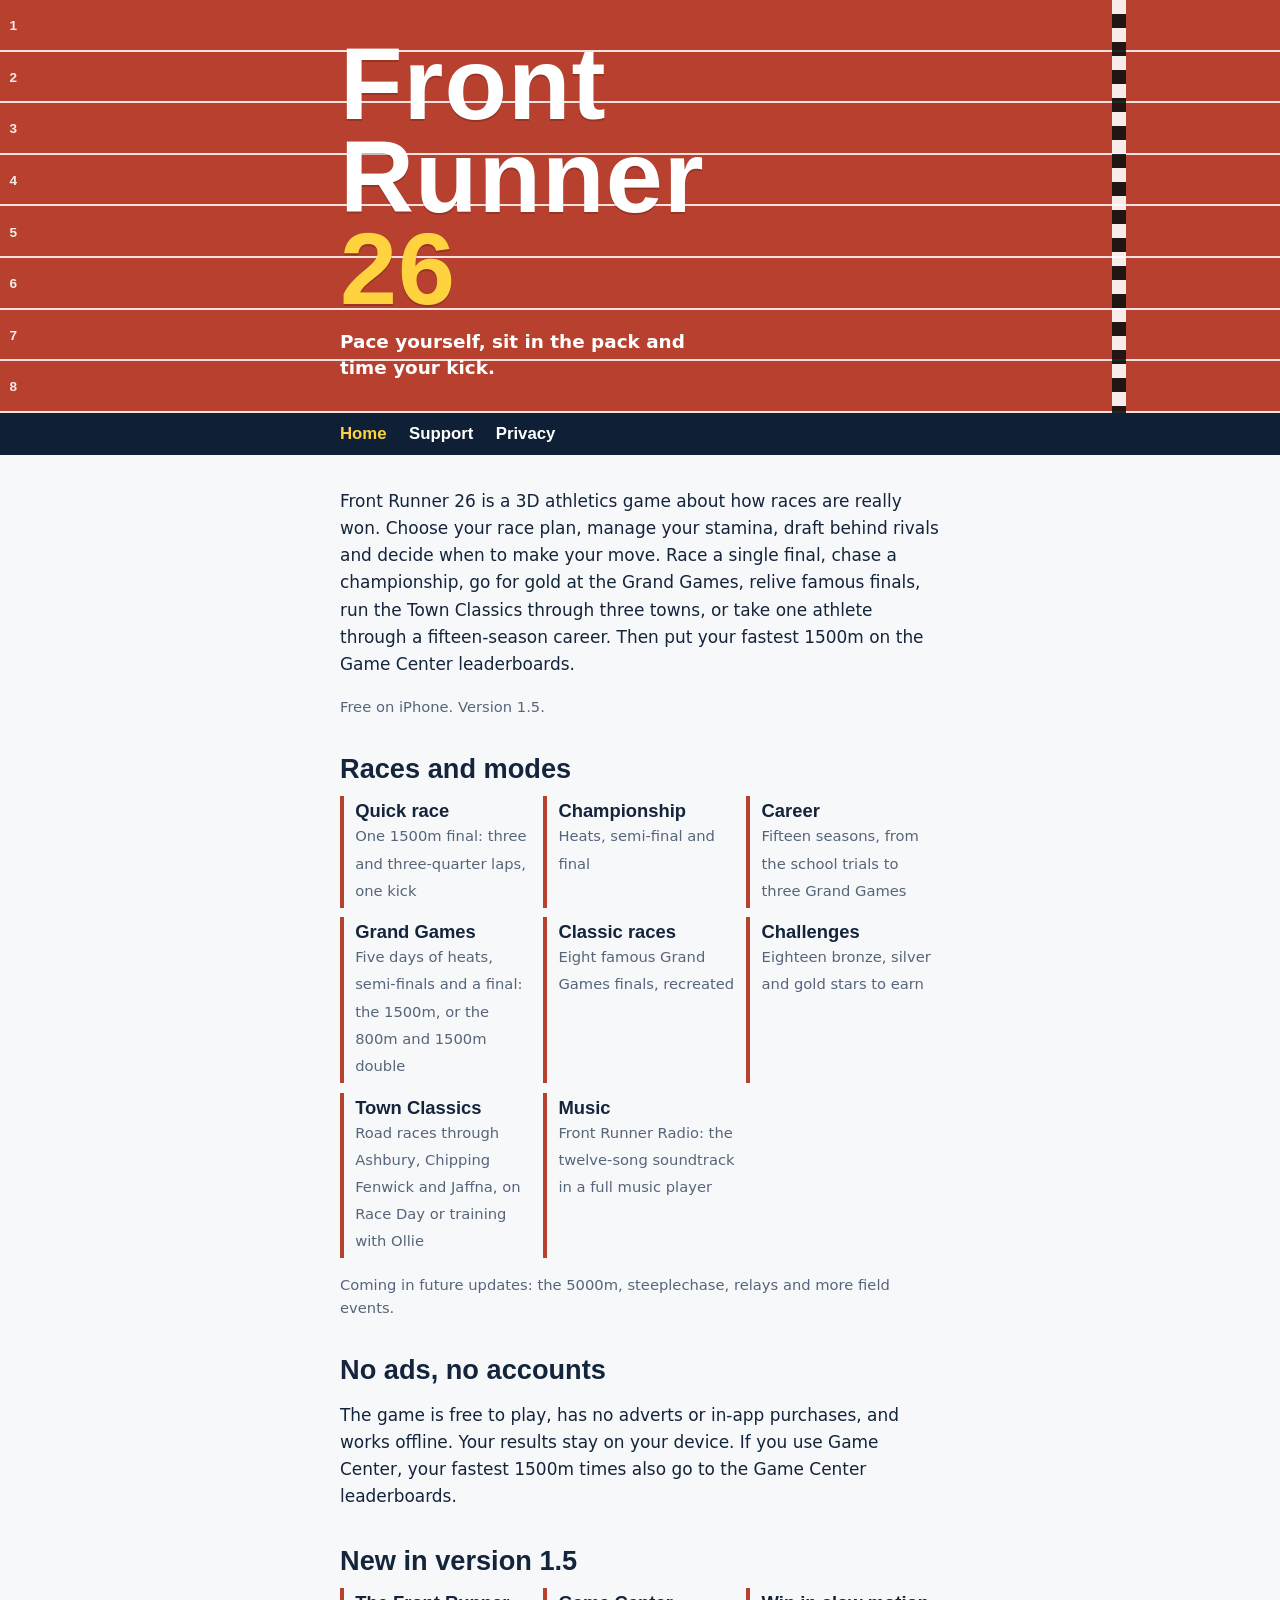
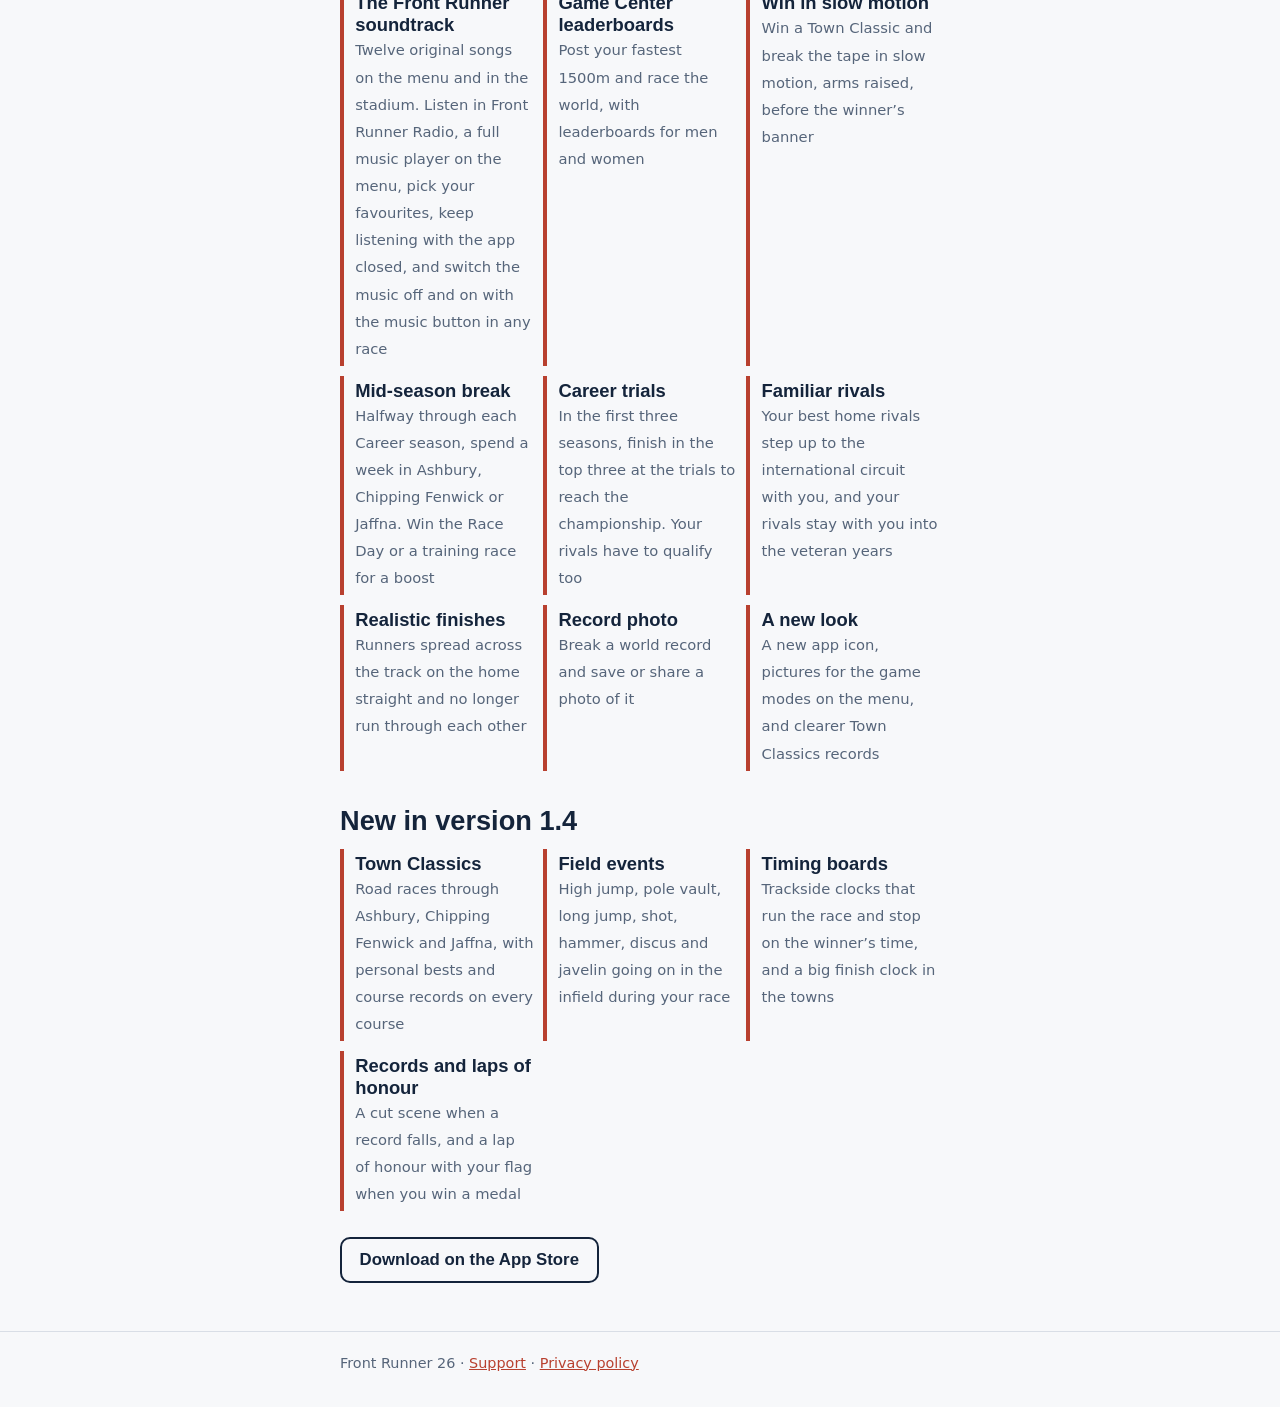
==== commit 6102b990: "Add files via upload" ====
--- a/index.html
+++ b/index.html
@@ -4,7 +4,7 @@
 <meta charset="utf-8">
 <meta name="viewport" content="width=device-width, initial-scale=1">
 <title>Front Runner 26: track &amp; field race tactics</title>
-<meta name="description" content="Front Runner 26 is a 3D athletics game about racing tactics: pace yourself, sit in the pack and time your kick. Race the Grand Games over 800m and 1500m and the Town Classics, and build a fifteen-season career.">
+<meta name="description" content="Front Runner 26 is a 3D athletics game about racing tactics: pace yourself, sit in the pack and time your kick. Race the Grand Games over 800m and 1500m, run the Town Classics, build a fifteen-season career and chase the Game Center leaderboards.">
 <link rel="stylesheet" href="style.css">
 </head>
 <body>
@@ -17,22 +17,34 @@
 </header>
 <nav aria-label="Site"><div class="wrap"><a href="./" aria-current="page">Home</a><a href="support.html">Support</a><a href="privacy.html">Privacy</a></div></nav>
 <main><div class="wrap">
-  <p>Front Runner 26 is a 3D athletics game about how races are really won. Choose your race plan, manage your stamina, draft behind rivals and decide when to make your move. Race a single final, chase a championship, go for gold at the Grand Games, relive famous finals, run the Town Classics through three towns, or take one athlete through a fifteen-season career.</p>
-  <p class="meta">Free on iPhone. Version 1.4.</p>
+  <p>Front Runner 26 is a 3D athletics game about how races are really won. Choose your race plan, manage your stamina, draft behind rivals and decide when to make your move. Race a single final, chase a championship, go for gold at the Grand Games, relive famous finals, run the Town Classics through three towns, or take one athlete through a fifteen-season career. Then put your fastest 1500m on the Game Center leaderboards.</p>
+  <p class="meta">Free on iPhone. Version 1.5.</p>
   <h2>Races and modes</h2>
   <ul class="events">
     <li><b>Quick race</b><span>One 1500m final: three and three-quarter laps, one kick</span></li>
     <li><b>Championship</b><span>Heats, semi-final and final</span></li>
-    <li><b>Season</b><span>Eight meetings and a title race</span></li>
     <li><b>Career</b><span>Fifteen seasons, from the school trials to three Grand Games</span></li>
     <li><b>Grand Games</b><span>Five days of heats, semi-finals and a final: the 1500m, or the 800m and 1500m double</span></li>
     <li><b>Classic races</b><span>Eight famous Grand Games finals, recreated</span></li>
     <li><b>Challenges</b><span>Eighteen bronze, silver and gold stars to earn</span></li>
-    <li><b>Town Classics</b><span>Road races through Ashbury, Chipping Fenwick and Jaffna, on Race Day or training with Ollie (beta)</span></li>
+    <li><b>Town Classics</b><span>Road races through Ashbury, Chipping Fenwick and Jaffna, on Race Day or training with Ollie</span></li>
+    <li><b>Music</b><span>Front Runner Radio: the twelve-song soundtrack in a full music player</span></li>
   </ul>
-  <p class="meta">Coming in future updates: the 5000m, steeplechase, relays and field events you can play.</p>
+  <p class="meta">Coming in future updates: the 5000m, steeplechase, relays and more field events.</p>
   <h2>No ads, no accounts</h2>
-  <p>The game is free to play, has no adverts or in-app purchases, and works offline. Your results stay on your device.</p>
+  <p>The game is free to play, has no adverts or in-app purchases, and works offline. Your results stay on your device. If you use Game Center, your fastest 1500m times also go to the Game Center leaderboards.</p>
+  <h2>New in version 1.5</h2>
+  <ul class="events">
+    <li><b>The Front Runner soundtrack</b><span>Twelve original songs on the menu and in the stadium. Listen in Front Runner Radio, a full music player on the menu, pick your favourites, keep listening with the app closed, and switch the music off and on with the music button in any race</span></li>
+    <li><b>Game Center leaderboards</b><span>Post your fastest 1500m and race the world, with leaderboards for men and women</span></li>
+    <li><b>Win in slow motion</b><span>Win a Town Classic and break the tape in slow motion, arms raised, before the winner&rsquo;s banner</span></li>
+    <li><b>Mid-season break</b><span>Halfway through each Career season, spend a week in Ashbury, Chipping Fenwick or Jaffna. Win the Race Day or a training race for a boost</span></li>
+    <li><b>Career trials</b><span>In the first three seasons, finish in the top three at the trials to reach the championship. Your rivals have to qualify too</span></li>
+    <li><b>Familiar rivals</b><span>Your best home rivals step up to the international circuit with you, and your rivals stay with you into the veteran years</span></li>
+    <li><b>Realistic finishes</b><span>Runners spread across the track on the home straight and no longer run through each other</span></li>
+    <li><b>Record photo</b><span>Break a world record and save or share a photo of it</span></li>
+    <li><b>A new look</b><span>A new app icon, pictures for the game modes on the menu, and clearer Town Classics records</span></li>
+  </ul>
   <h2>New in version 1.4</h2>
   <ul class="events">
     <li><b>Town Classics</b><span>Road races through Ashbury, Chipping Fenwick and Jaffna, with personal bests and course records on every course</span></li>
